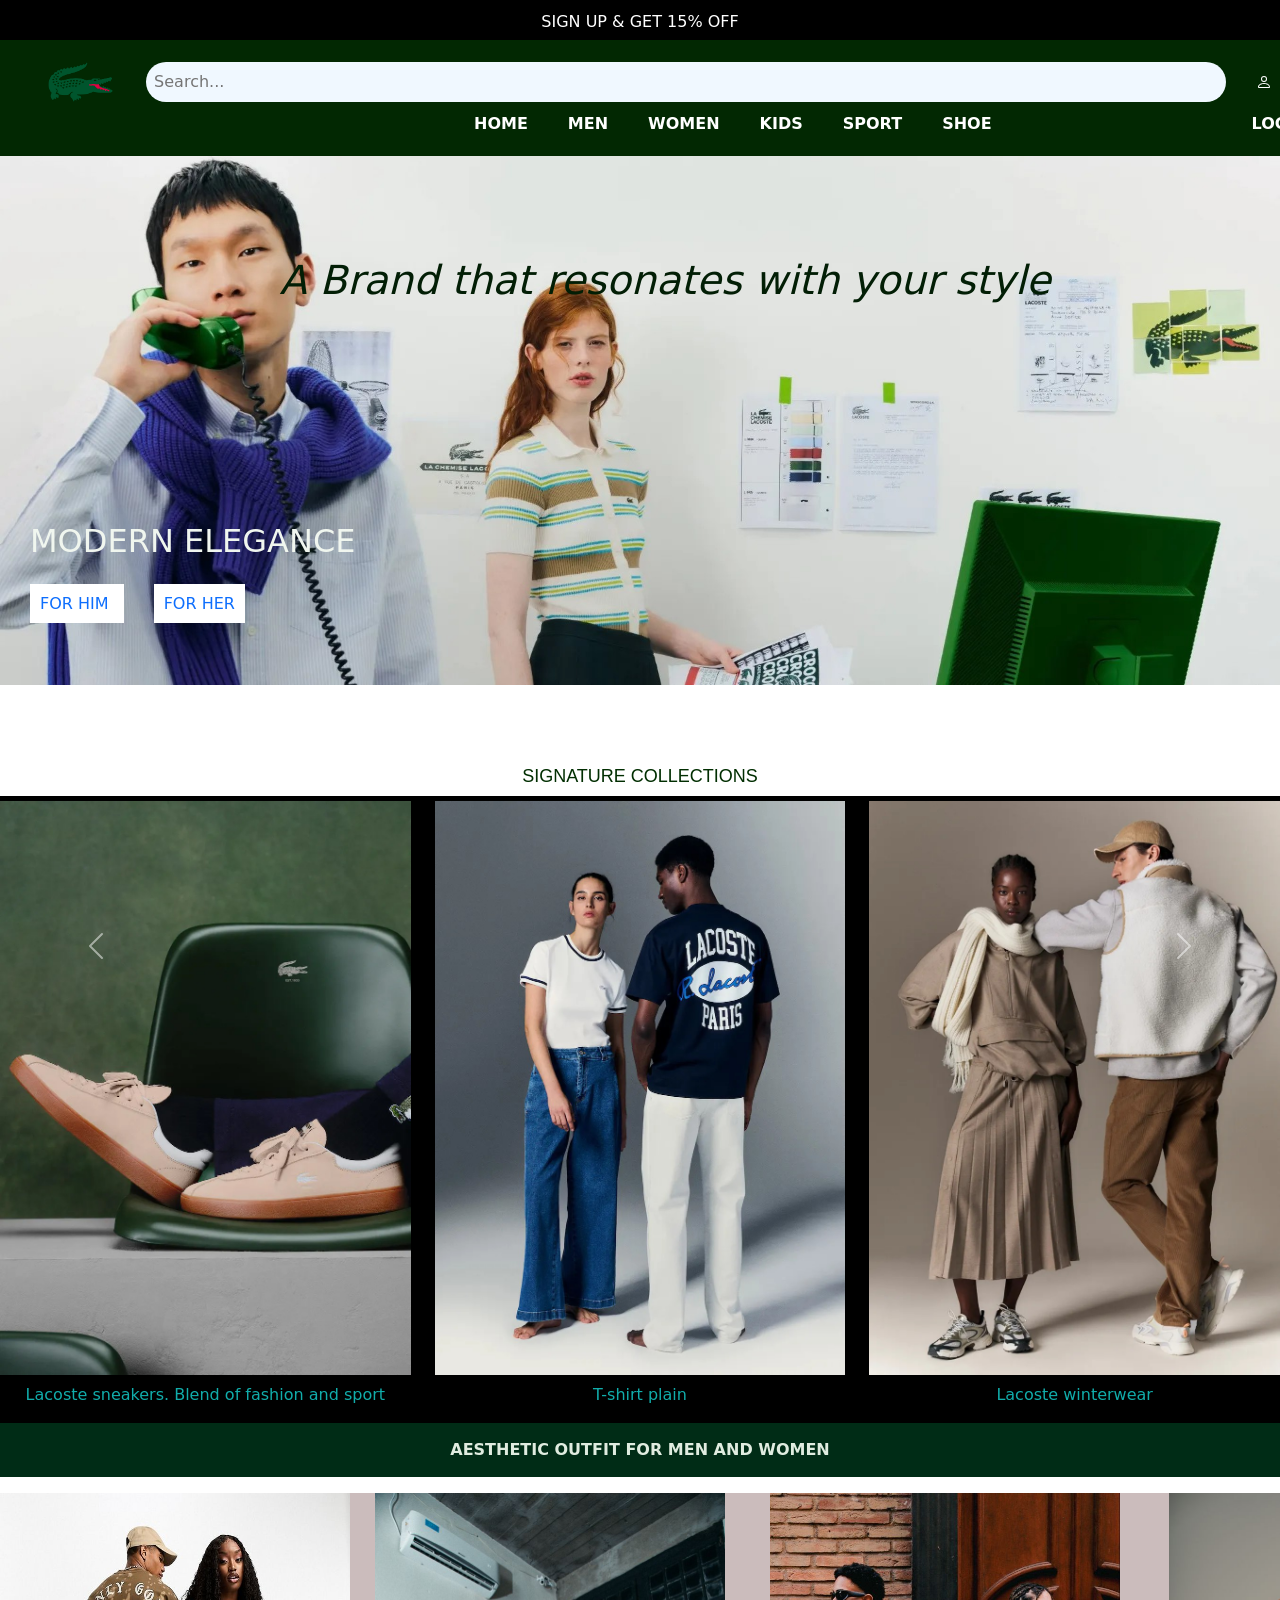
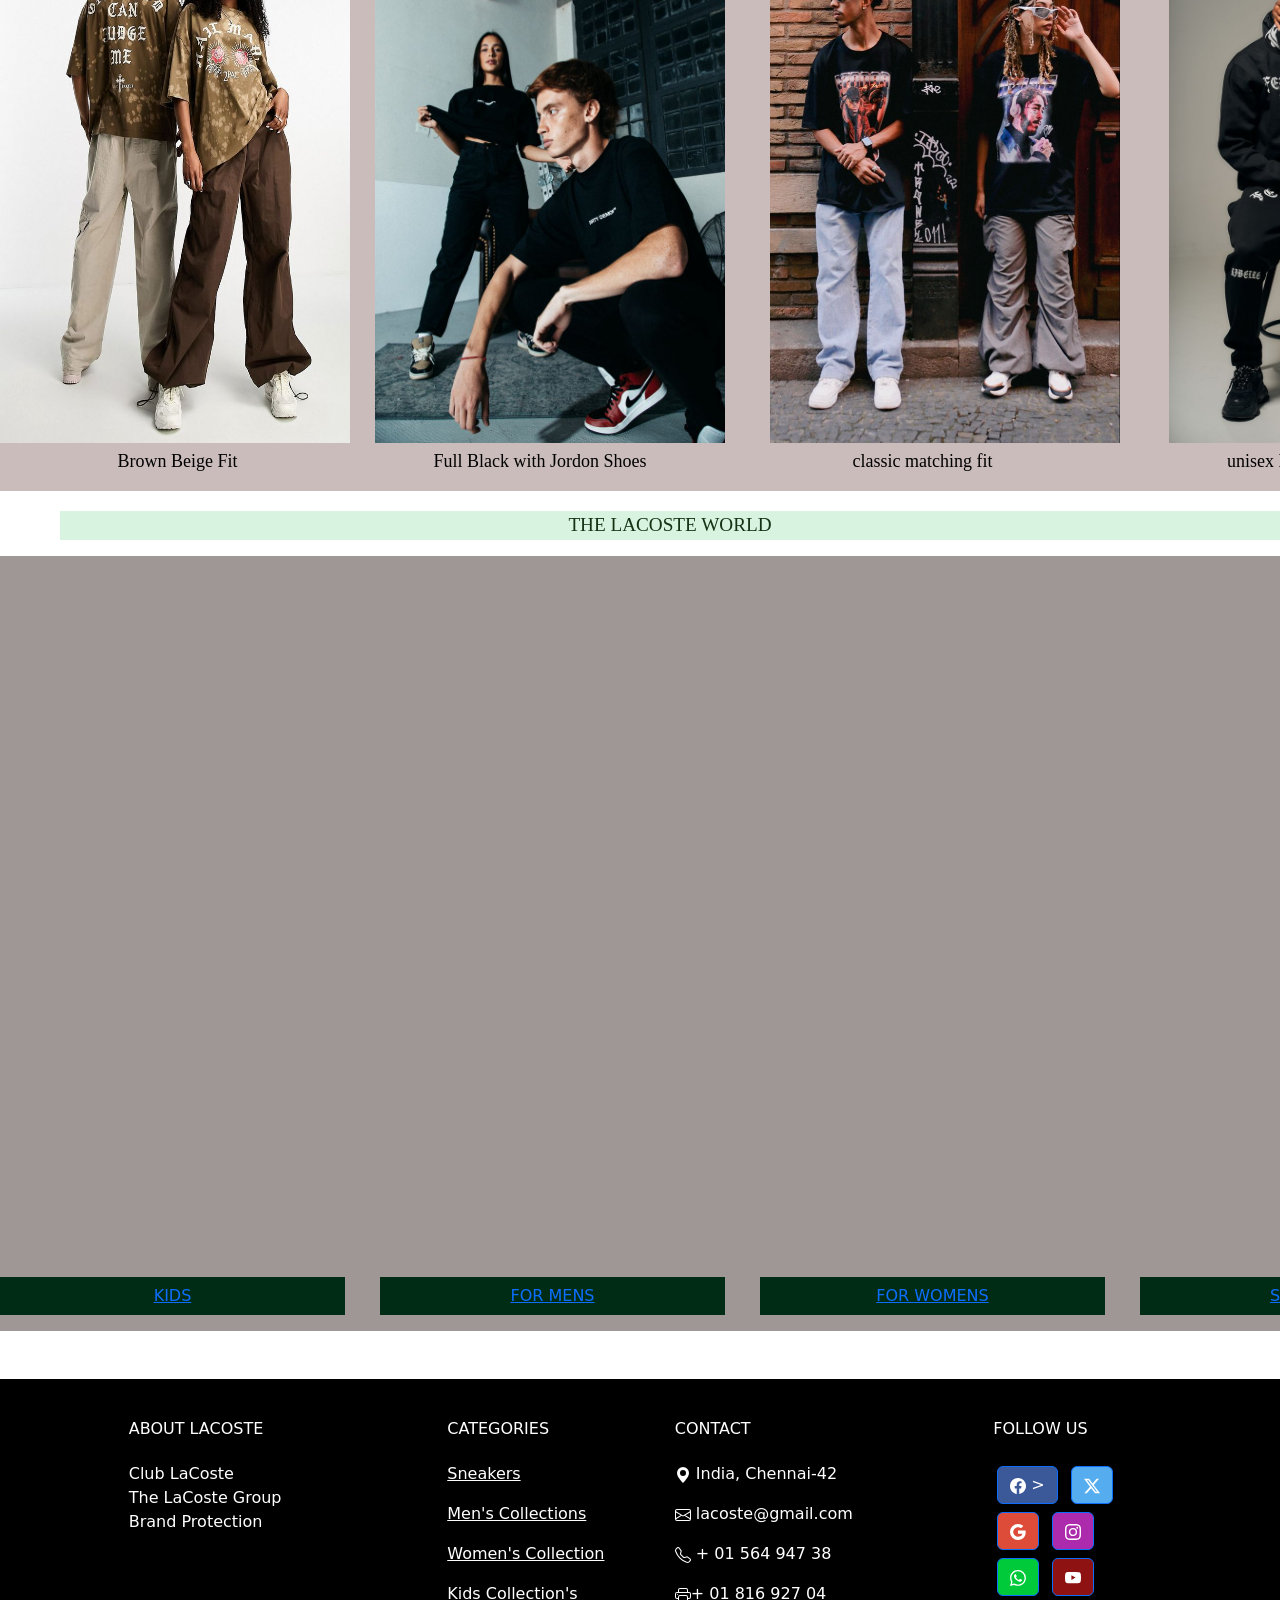
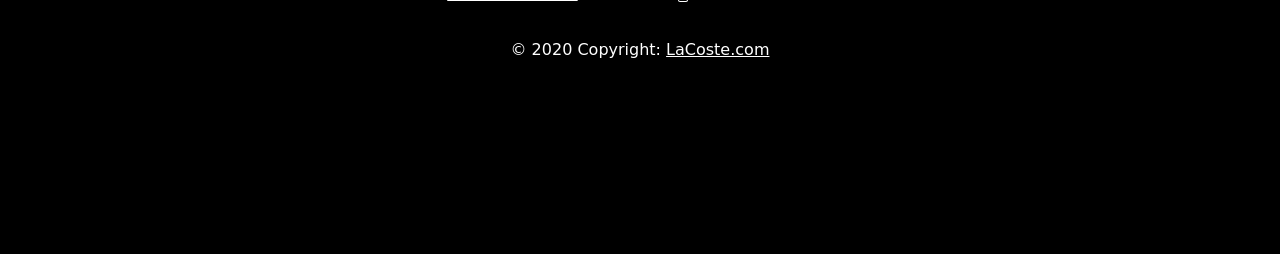
==== index.html @ 77dd49b2 "Rename home.html to index.html" ====
<!DOCTYPE html>
<html lang="en">
<head>
    <meta charset="UTF-8">
    <meta name="viewport" content="width=device-width, initial-scale=1.0">
    <title>Lacoste Clothing</title>
    <link rel="icon" href="img/Lacoste-Symbol.png">
    <link href="https://cdn.jsdelivr.net/npm/bootstrap@5.3.3/dist/css/bootstrap.min.css" rel="stylesheet" integrity="sha384-QWTKZyjpPEjISv5WaRU9OFeRpok6YctnYmDr5pNlyT2bRjXh0JMhjY6hW+ALEwIH" crossorigin="anonymous">
    <script src="https://cdn.jsdelivr.net/npm/bootstrap@5.3.3/dist/js/bootstrap.bundle.min.js" integrity="sha384-YvpcrYf0tY3lHB60NNkmXc5s9fDVZLESaAA55NDzOxhy9GkcIdslK1eN7N6jIeHz" crossorigin="anonymous"></script>
    <link rel="stylesheet" href="style.css">
</head>
<body>
  <div class="sticky">
    <div class="slide">
    <div id="tr" class="carousel slide" data-bs-ride="carousel" style="transition: 0.1s;">
        <div class="carousel-inner">
          <div class="carousel-item active">
            <p>SIGN UP & GET 15% OFF</p>
          </div>
          <div class="carousel-item">
            <p>FREE DELIVERY, RETURN & EXCHANGE</p>
          </div>
          <div class="carousel-item">
            <p>EXTRA 5% OFF ON PREPAID ORDERS</p>
          </div>
        </div>  
      </div>
    </div>
    <div class="navbar">
      <div class="navbar-top">
          <img src="img/Lacoste-Symbol.png" alt="Logo">
          <div class="search-bar">
              <input type="text" placeholder="Search...">
          </div>
          <div class="icons">
            <svg xmlns="http://www.w3.org/2000/svg" width="16" height="16" fill="currentColor" class="bi bi-person" viewBox="0 0 16 16">
              <path d="M8 8a3 3 0 1 0 0-6 3 3 0 0 0 0 6m2-3a2 2 0 1 1-4 0 2 2 0 0 1 4 0m4 8c0 1-1 1-1 1H3s-1 0-1-1 1-4 6-4 6 3 6 4m-1-.004c-.001-.246-.154-.986-.832-1.664C11.516 10.68 10.289 10 8 10s-3.516.68-4.168 1.332c-.678.678-.83 1.418-.832 1.664z"/>
            </svg>
            <svg xmlns="http://www.w3.org/2000/svg" width="16" height="16" fill="currentColor" class="bi bi-heart-fill" viewBox="0 0 16 16">
              <path fill-rule="evenodd" d="M8 1.314C12.438-3.248 23.534 4.735 8 15-7.534 4.736 3.562-3.248 8 1.314"/>
            </svg>
            <svg xmlns="http://www.w3.org/2000/svg |" width="16" height="16" fill="currentColor" class="bi bi-bag-check-fill" viewBox="0 0 16 16">
              <path fill-rule="evenodd" d="M10.5 3.5a2.5 2.5 0 0 0-5 0V4h5zm1 0V4H15v10a2 2 0 0 1-2 2H3a2 2 0 0 1-2-2V4h3.5v-.5a3.5 3.5 0 1 1 7 0m-.646 5.354a.5.5 0 0 0-.708-.708L7.5 10.793 6.354 9.646a.5.5 0 1 0-.708.708l1.5 1.5a.5.5 0 0 0 .708 0z"/>
            </svg>
            <svg xmlns="http://www.w3.org/2000/svg" width="16" height="16" fill="currentColor" class="bi bi-geo-alt-fill" viewBox="0 0 16 16">
              <path d="M8 16s6-5.686 6-10A6 6 0 0 0 2 6c0 4.314 6 10 6 10m0-7a3 3 0 1 1 0-6 3 3 0 0 1 0 6"/>
            </svg>
          </div>
      </div>
      <div class="navbar-bottom">
        <a href="home.html">Home</a>
        <a href="men.html">Men</a>
        <a href="WOMEN.html">Women</a>
        <a href="kids.html">Kids</a>
        <a href="sport.html">Sport</a>
        <a href="shoe.html">Shoe</a>
        <a href="login.html" style="padding-left: 240px;">Login/SignUp</a>
      </div>
  </div>
</div>
  <div class="banner">
    <div class="banner-top">
      <img src="img/banner.png" alt="banner">
    </div>
    <div class="words">
      <h1>A Brand that resonates with your style</h1>
      <h2>MODERN ELEGANCE</h2>
      <br>
      <p> <a href="men.html">FOR HIM </a></p>
      <p> <a href="women.html">FOR HER </a></p>
    </div>
  </div>
  <div class="collections">
    <div class="sign"><h1>SIGNATURE COLLECTIONS</h1></div>
  </div>
  <div id="imageCarousel" class="carousel slide" data-bs-ride="carousel">
    <div class="carousel-inner">
        <!-- Slide 1: First 3 Images -->
        <div class="carousel-item active">
            <div class="row">
                <div class="col-md-4">
                    <img src="img/0e4etram.png" class="d-block w-100" alt="Image 1">
                    <p class="text-center mt-2">Lacoste sneakers. Blend of fashion and sport</p>

                  </div>
                <div class="col-md-4">
                    <img src="img/2.png" class="d-block w-100" alt="Image 2">
                    <p class="text-center mt-2">T-shirt plain</p>

                </div>
                <div class="col-md-4">
                    <img src="img/ozcw8z5a.png" class="d-block w-100" alt="Image 3">
                    <p class="text-center mt-2">Lacoste winterwear</p>

                </div>
            </div>
        </div>
        <!-- Slide 2: Next 3 Images -->
        <div class="carousel-item">
            <div class="row">
                <div class="col-md-4">
                    <img src="img/pexels-photo-4355702.jpeg"style="height: 688px;" class="d-block w-100" alt="Image 4">
                    <p class="text-center mt-2">Blue top for womens</p>

                </div>
                <div class="col-md-4">
                    <img src="img/biuc0vyi.png" class="d-block w-100" alt="Image 5">
                    <p class="text-center mt-2">Mens Polo Tshirt</p>

                </div>
                <div class="col-md-4">
                    <img src="img/BLACKJA.jpeg" style="height: 688px;" class="d-block w-100" alt="Image 6">
                    <p class="text-center mt-2">Black Jacket</p>
                </div>
            </div>
        </div>
    </div>

    <!-- Controls -->
    <button class="carousel-control-prev" type="button" data-bs-target="#imageCarousel" data-bs-slide="prev">
      <span class="carousel-control-prev-icon" aria-hidden="true"></span>
      <span class="visually-hidden">Previous</span>
  </button>
  <button class="carousel-control-next" type="button" data-bs-target="#imageCarousel" data-bs-slide="next">
      <span class="carousel-control-next-icon" aria-hidden="true"></span>
      <span class="visually-hidden">Next</span>
  </button>
  <div class="content">
    <div class="names">
      <p><b>AESTHETIC OUTFIT FOR MEN AND WOMEN</b></p>
    </div>
  </div>
  <div class="la">
    <div class="img">
      <img src="img/ASOS DESIGN unisex oversized T-shirt with Tupac prints in bleached brown.jpeg" alt="">
      <p>Brown Beige Fit</p>
    </div>
    <div class="img2">
      <img src="img/BASICS™ x DIRTY DEMON™.jpeg" alt="">
      <p>Full Black with Jordon Shoes</p>
    </div>
    <div class="img3">
      <img src="img/download.jpeg" alt="">
      <p>classic matching fit</p>
    </div>
    <div class="img4">
      <img src="img/Editorial Style Photography, Fashion Clothing Brand Modeling Poses Streetstyle Photography.jpeg" alt="">
      <p>unisex Matching Hoodies</p>
    </div>
  </div>
  
    <div class="one">
    
      <p>THE LACOSTE WORLD</p>
    </div>
    
<div class="shop">
  <div class="kids">
    <iframe src="https://assets.pinterest.com/ext/embed.html?id=849069336028787208" height="714" width="345" frameborder="0" scrolling="no" ></iframe>
    <p><a href="kids.html"> KIDS</a></p>
  </div>
  <div class="men">
    <iframe src="https://assets.pinterest.com/ext/embed.html?id=1618549860157296" height="714" width="345" frameborder="0" scrolling="no" ></iframe>
    <p><a href="men.html">FOR MENS</a></p>

  </div>
  <div class="women">
    <iframe src="https://assets.pinterest.com/ext/embed.html?id=780882022922081650" height="714" width="345" frameborder="0" scrolling="no" ></iframe>
    <p><a href="women.html">FOR WOMENS</a></p>

  </div>
  <div class="shoes">
    <iframe src="https://assets.pinterest.com/ext/embed.html?id=1074882636042744745" height="714" width="345" frameborder="0" scrolling="no" ></iframe>
    <p><a href="shoe.html">SNEAKERS</a></p>
  </div>
</div>
<div class="last">
<div class="container my-5">
  <!-- Footer -->
  <footer
          class="text-center text-lg-start text-white"
          style="background-color: black"
        
          >
    <!-- Grid container -->
    <div class="container p-4 pb-0">
      <!-- Section: Links -->
      <section class="">
        <!--Grid row-->
        <div class="row">
          <!-- Grid column -->
          <div class="col-md-3 col-lg-3 col-xl-3 mx-auto mt-3">
            <h6 class="text-uppercase mb-4 font-weight-bold">
              About LaCoste
            </h6>
            <p>
              Club LaCoste <br>     
              The LaCoste Group<br>
              Brand Protection
            </p>
          </div>
          <hr class="w-100 clearfix d-md-none" />
          <div class="col-md-2 col-lg-2 col-xl-2 mx-auto mt-3">
            <h6 class="text-uppercase mb-4 font-weight-bold">Categories</h6>
            <p>
              <a class="text-white">Sneakers</a>
            </p>
            <p>
              <a class="text-white">Men's Collections</a>
            </p>
            <p>
              <a class="text-white">Women's Collection</a>
            </p>
            <p>
              <a class="text-white">Kids Collection's</a>
            </p>
          </div>
          <hr class="w-100 clearfix d-md-none" />
          <hr class="w-100 clearfix d-md-none" />
          <div class="col-md-4 col-lg-3 col-xl-3 mx-auto mt-3">
            <h6 class="text-uppercase mb-4 font-weight-bold">Contact</h6>
            <p><svg xmlns="http://www.w3.org/2000/svg" width="16" height="16" fill="currentColor" class="bi bi-geo-alt-fill" viewBox="0 0 16 16">
              <path d="M8 16s6-5.686 6-10A6 6 0 0 0 2 6c0 4.314 6 10 6 10m0-7a3 3 0 1 1 0-6 3 3 0 0 1 0 6"/>
            </svg> India, Chennai-42</p>
            <p><svg xmlns="http://www.w3.org/2000/svg" width="16" height="16" fill="currentColor" class="bi bi-envelope" viewBox="0 0 16 16">
              <path d="M0 4a2 2 0 0 1 2-2h12a2 2 0 0 1 2 2v8a2 2 0 0 1-2 2H2a2 2 0 0 1-2-2zm2-1a1 1 0 0 0-1 1v.217l7 4.2 7-4.2V4a1 1 0 0 0-1-1zm13 2.383-4.708 2.825L15 11.105zm-.034 6.876-5.64-3.471L8 9.583l-1.326-.795-5.64 3.47A1 1 0 0 0 2 13h12a1 1 0 0 0 .966-.741M1 11.105l4.708-2.897L1 5.383z"/>
            </svg> lacoste@gmail.com</p>
            <p><svg xmlns="http://www.w3.org/2000/svg" width="16" height="16" fill="currentColor" class="bi bi-telephone" viewBox="0 0 16 16">
              <path d="M3.654 1.328a.678.678 0 0 0-1.015-.063L1.605 2.3c-.483.484-.661 1.169-.45 1.77a17.6 17.6 0 0 0 4.168 6.608 17.6 17.6 0 0 0 6.608 4.168c.601.211 1.286.033 1.77-.45l1.034-1.034a.678.678 0 0 0-.063-1.015l-2.307-1.794a.68.68 0 0 0-.58-.122l-2.19.547a1.75 1.75 0 0 1-1.657-.459L5.482 8.062a1.75 1.75 0 0 1-.46-1.657l.548-2.19a.68.68 0 0 0-.122-.58zM1.884.511a1.745 1.745 0 0 1 2.612.163L6.29 2.98c.329.423.445.974.315 1.494l-.547 2.19a.68.68 0 0 0 .178.643l2.457 2.457a.68.68 0 0 0 .644.178l2.189-.547a1.75 1.75 0 0 1 1.494.315l2.306 1.794c.829.645.905 1.87.163 2.611l-1.034 1.034c-.74.74-1.846 1.065-2.877.702a18.6 18.6 0 0 1-7.01-4.42 18.6 18.6 0 0 1-4.42-7.009c-.362-1.03-.037-2.137.703-2.877z"/>
            </svg> + 01 564 947 38</p>
            <p><svg xmlns="http://www.w3.org/2000/svg" width="16" height="16" fill="currentColor" class="bi bi-printer" viewBox="0 0 16 16">
              <path d="M2.5 8a.5.5 0 1 0 0-1 .5.5 0 0 0 0 1"/>
              <path d="M5 1a2 2 0 0 0-2 2v2H2a2 2 0 0 0-2 2v3a2 2 0 0 0 2 2h1v1a2 2 0 0 0 2 2h6a2 2 0 0 0 2-2v-1h1a2 2 0 0 0 2-2V7a2 2 0 0 0-2-2h-1V3a2 2 0 0 0-2-2zM4 3a1 1 0 0 1 1-1h6a1 1 0 0 1 1 1v2H4zm1 5a2 2 0 0 0-2 2v1H2a1 1 0 0 1-1-1V7a1 1 0 0 1 1-1h12a1 1 0 0 1 1 1v3a1 1 0 0 1-1 1h-1v-1a2 2 0 0 0-2-2zm7 2v3a1 1 0 0 1-1 1H5a1 1 0 0 1-1-1v-3a1 1 0 0 1 1-1h6a1 1 0 0 1 1 1"/>
            </svg>+ 01 816 927 04</p>
          </div>
          <div class="col-md-3 col-lg-2 col-xl-2 mx-auto mt-3">
            <h6 class="text-uppercase mb-4 font-weight-bold">Follow us</h6>
            <!-- Facebook -->
            <a
               class="btn btn-primary btn-floating m-1"
               style="background-color: #3b5998"
               href="#!"
               role="button"
               ><svg xmlns="http://www.w3.org/2000/svg" width="16" height="16" fill="currentColor" class="bi bi-facebook" viewBox="0 0 16 16">
                <path d="M16 8.049c0-4.446-3.582-8.05-8-8.05C3.58 0-.002 3.603-.002 8.05c0 4.017 2.926 7.347 6.75 7.951v-5.625h-2.03V8.05H6.75V6.275c0-2.017 1.195-3.131 3.022-3.131.876 0 1.791.157 1.791.157v1.98h-1.009c-.993 0-1.303.621-1.303 1.258v1.51h2.218l-.354 2.326H9.25V16c3.824-.604 6.75-3.934 6.75-7.951"/>
              </svg>
              ></a>
            <!-- Twitter -->
            <a
               class="btn btn-primary btn-floating m-1"
               style="background-color: #55acee"
               href="#!"
               role="button"
               ><svg xmlns="http://www.w3.org/2000/svg" width="16" height="16" fill="currentColor" class="bi bi-twitter-x" viewBox="0 0 16 16">
                <path d="M12.6.75h2.454l-5.36 6.142L16 15.25h-4.937l-3.867-5.07-4.425 5.07H.316l5.733-6.57L0 .75h5.063l3.495 4.633L12.601.75Zm-.86 13.028h1.36L4.323 2.145H2.865z"/>
              </svg>
              </a>

            <!-- Google -->
            <a
               class="btn btn-primary btn-floating m-1"
               style="background-color: #dd4b39"
               href="#!"
               role="button"
               ><svg xmlns="http://www.w3.org/2000/svg" width="16" height="16" fill="currentColor" class="bi bi-google" viewBox="0 0 16 16">
                <path d="M15.545 6.558a9.4 9.4 0 0 1 .139 1.626c0 2.434-.87 4.492-2.384 5.885h.002C11.978 15.292 10.158 16 8 16A8 8 0 1 1 8 0a7.7 7.7 0 0 1 5.352 2.082l-2.284 2.284A4.35 4.35 0 0 0 8 3.166c-2.087 0-3.86 1.408-4.492 3.304a4.8 4.8 0 0 0 0 3.063h.003c.635 1.893 2.405 3.301 4.492 3.301 1.078 0 2.004-.276 2.722-.764h-.003a3.7 3.7 0 0 0 1.599-2.431H8v-3.08z"/>
              </svg>
              </a>

            <!-- Instagram -->
            <a
               class="btn btn-primary btn-floating m-1"
               style="background-color: #ac2bac"
               href="#!"
               role="button"
               ><svg xmlns="http://www.w3.org/2000/svg" width="16" height="16" fill="currentColor" class="bi bi-instagram" viewBox="0 0 16 16">
                <path d="M8 0C5.829 0 5.556.01 4.703.048 3.85.088 3.269.222 2.76.42a3.9 3.9 0 0 0-1.417.923A3.9 3.9 0 0 0 .42 2.76C.222 3.268.087 3.85.048 4.7.01 5.555 0 5.827 0 8.001c0 2.172.01 2.444.048 3.297.04.852.174 1.433.372 1.942.205.526.478.972.923 1.417.444.445.89.719 1.416.923.51.198 1.09.333 1.942.372C5.555 15.99 5.827 16 8 16s2.444-.01 3.298-.048c.851-.04 1.434-.174 1.943-.372a3.9 3.9 0 0 0 1.416-.923c.445-.445.718-.891.923-1.417.197-.509.332-1.09.372-1.942C15.99 10.445 16 10.173 16 8s-.01-2.445-.048-3.299c-.04-.851-.175-1.433-.372-1.941a3.9 3.9 0 0 0-.923-1.417A3.9 3.9 0 0 0 13.24.42c-.51-.198-1.092-.333-1.943-.372C10.443.01 10.172 0 7.998 0zm-.717 1.442h.718c2.136 0 2.389.007 3.232.046.78.035 1.204.166 1.486.275.373.145.64.319.92.599s.453.546.598.92c.11.281.24.705.275 1.485.039.843.047 1.096.047 3.231s-.008 2.389-.047 3.232c-.035.78-.166 1.203-.275 1.485a2.5 2.5 0 0 1-.599.919c-.28.28-.546.453-.92.598-.28.11-.704.24-1.485.276-.843.038-1.096.047-3.232.047s-2.39-.009-3.233-.047c-.78-.036-1.203-.166-1.485-.276a2.5 2.5 0 0 1-.92-.598 2.5 2.5 0 0 1-.6-.92c-.109-.281-.24-.705-.275-1.485-.038-.843-.046-1.096-.046-3.233s.008-2.388.046-3.231c.036-.78.166-1.204.276-1.486.145-.373.319-.64.599-.92s.546-.453.92-.598c.282-.11.705-.24 1.485-.276.738-.034 1.024-.044 2.515-.045zm4.988 1.328a.96.96 0 1 0 0 1.92.96.96 0 0 0 0-1.92m-4.27 1.122a4.109 4.109 0 1 0 0 8.217 4.109 4.109 0 0 0 0-8.217m0 1.441a2.667 2.667 0 1 1 0 5.334 2.667 2.667 0 0 1 0-5.334"/>
              </svg></a>

            <!-- Whatsapp -->
            <a
               class="btn btn-primary btn-floating m-1"
               style="background-color: #00ca39"
               href="#!"
               role="button"
               ><svg xmlns="http://www.w3.org/2000/svg" width="16" height="16" fill="currentColor" class="bi bi-whatsapp" viewBox="0 0 16 16">
                <path d="M13.601 2.326A7.85 7.85 0 0 0 7.994 0C3.627 0 .068 3.558.064 7.926c0 1.399.366 2.76 1.057 3.965L0 16l4.204-1.102a7.9 7.9 0 0 0 3.79.965h.004c4.368 0 7.926-3.558 7.93-7.93A7.9 7.9 0 0 0 13.6 2.326zM7.994 14.521a6.6 6.6 0 0 1-3.356-.92l-.24-.144-2.494.654.666-2.433-.156-.251a6.56 6.56 0 0 1-1.007-3.505c0-3.626 2.957-6.584 6.591-6.584a6.56 6.56 0 0 1 4.66 1.931 6.56 6.56 0 0 1 1.928 4.66c-.004 3.639-2.961 6.592-6.592 6.592m3.615-4.934c-.197-.099-1.17-.578-1.353-.646-.182-.065-.315-.099-.445.099-.133.197-.513.646-.627.775-.114.133-.232.148-.43.05-.197-.1-.836-.308-1.592-.985-.59-.525-.985-1.175-1.103-1.372-.114-.198-.011-.304.088-.403.087-.088.197-.232.296-.346.1-.114.133-.198.198-.33.065-.134.034-.248-.015-.347-.05-.099-.445-1.076-.612-1.47-.16-.389-.323-.335-.445-.34-.114-.007-.247-.007-.38-.007a.73.73 0 0 0-.529.247c-.182.198-.691.677-.691 1.654s.71 1.916.81 2.049c.098.133 1.394 2.132 3.383 2.992.47.205.84.326 1.129.418.475.152.904.129 1.246.08.38-.058 1.171-.48 1.338-.943.164-.464.164-.86.114-.943-.049-.084-.182-.133-.38-.232"/>
              </svg></a>
            <!-- Youtube -->
            <a
               class="btn btn-primary btn-floating m-1"
               style="background-color: #8e1212"
               href="#!"
               role="button"
               ><svg xmlns="http://www.w3.org/2000/svg" width="16" height="16" fill="currentColor" class="bi bi-youtube" viewBox="0 0 16 16">
                <path d="M8.051 1.999h.089c.822.003 4.987.033 6.11.335a2.01 2.01 0 0 1 1.415 1.42c.101.38.172.883.22 1.402l.01.104.022.26.008.104c.065.914.073 1.77.074 1.957v.075c-.001.194-.01 1.108-.082 2.06l-.008.105-.009.104c-.05.572-.124 1.14-.235 1.558a2.01 2.01 0 0 1-1.415 1.42c-1.16.312-5.569.334-6.18.335h-.142c-.309 0-1.587-.006-2.927-.052l-.17-.006-.087-.004-.171-.007-.171-.007c-1.11-.049-2.167-.128-2.654-.26a2.01 2.01 0 0 1-1.415-1.419c-.111-.417-.185-.986-.235-1.558L.09 9.82l-.008-.104A31 31 0 0 1 0 7.68v-.123c.002-.215.01-.958.064-1.778l.007-.103.003-.052.008-.104.022-.26.01-.104c.048-.519.119-1.023.22-1.402a2.01 2.01 0 0 1 1.415-1.42c.487-.13 1.544-.21 2.654-.26l.17-.007.172-.006.086-.003.171-.007A100 100 0 0 1 7.858 2zM6.4 5.209v4.818l4.157-2.408z"/>
              </svg></a>
          </div>
        </div>
        <!--Grid row-->
      </section>
      <!-- Section: Links -->
    </div>
    <!-- Grid container -->

    <div
         class="text-center p-3"
         style="background-color: rgba(0, 0, 0, 0.2)"
         >
      © 2020 Copyright:
      <a class="text-white" href="https://lacoste.com/"
         >LaCoste.com</a
        >
    </div>
  </footer>
</div>
</div>
</body>
</html>
---- style.css ----
.body{
    margin: 0;
    padding: 0;
    font-family: Arial, sans-serif;
}
.sticky{
    position: -webkit-sticky;
    position: sticky;
    top: 0;
    
}
.slide{
    background-color: rgb(0, 0, 0);
    width: 100%;
    height: 40px;
    color: white;
    text-align: center;
    padding-top: 5px;
}

.navbar {
    background-color: rgb(2, 40, 2);
    padding: 10px 20px;
    color: #fff;
  
}
.navbar-top {
    display: flex;
    justify-content: space-between;
    align-items: center;
}
.navbar-top img {
    height: 40px;
    padding-left: 25px;
    margin-top: 12px;
}
.navbar-top .search-bar {
    width: 1080px;
    margin: 0 20px;
}
.navbar-top .search-bar input[type="text"] {
    width: 100%;
    padding: 8px;
    margin-top: 12px;
    margin-left: 10px;
    border: none;
    border-radius: 1100px;
    background-color: aliceblue;

}
.navbar-top .icons {
    display: flex;
    gap: 25px;
    font-size: xx-large;
    cursor: pointer;
    margin-top: 12px;
    margin-left: 20px
}

.navbar-top .icons svg {
    font-size: 24px;
    cursor: pointer;
}
.navbar-bottom {
    display: flex;
    justify-content: center;
    margin-left: 35%;
}
.navbar-bottom a {
    color: #fff;
    padding: 10px 20px;
    text-decoration: none;
    text-transform: uppercase;
    font-weight: bold;
}
.navbar-bottom a:hover {
    color: #216f25;
}
.banner-top img{
    width: 100%;
    position: absolute;
    z-index: -1;

}
.banner .words h1{
    color: rgb(2, 30, 5);
    text-align: center;
    padding-top: 100px;
    font-style: italic;
    padding-left: 50px;
}
.banner .words h2{
    margin-top: 17%;
    margin-left: 30px;
    color: rgb(240, 246, 239);
}
.banner .words p{
    display: inline;
    background-color: white;
    color: black;
    margin-left: 30px;
    padding: 10px;
    
}
.banner .words a{
    text-decoration: none;
}
.collections .sign h1{
    color: rgb(1, 46, 1);
    padding-top: 150px;
    font-family: sans-serif;
    text-align: center;
    font-size: large;
}

#imageCarousel .carousel-inner .col-md-4 p{
    color: rgb(17, 173, 171);
}
button{
    margin-top: 150px;
}
#imageCarousel .carousel-inner{
    background-color: black;
}
.content .names p{
    color: rgb(224, 236, 224);
    display: block;
    background-color: #002c16;
    padding: 15px;
}
.la{
    display: flex;
    background-color: #c4b2b2de;
}
.la .img img{
    height: 550px;
    width: 350px;
    margin-right: 5px;

}
.la img:hover{
    transform: scale(1.1);
    transition: 1.4s;
  }
.la .img2 img{
    height: 550px;
    width: 350px;
    margin-left: 20px;

}
.la .img3 img{
    height: 550px;
    width: 350px;
    margin-left: 45px;

}
.la .img4 img{
    height: 550px;
    width: 350px;
    margin-left: 49px;
}
.la p{
    color: black;
    font-size: large;
    font-family: georgia;
    padding-top: 5px;
}
.one p{
    color: rgb(21, 50, 21);
    font-family: Georgia, 'Times New Roman', Times, serif;
    text-align: center;
    font-size: larger;
    margin-top: 20px;
    margin-left: 60px;
    display: block;
    background-color: rgb(216, 243, 223);
}

.shop{
    display: flex;
    gap: 35px;
    background-color: rgb(159, 150, 150);
}
.shop p{
    color: #c8d7d0;
    background-color: #002c16;
    text-decoration: none;
    padding: 7px;
}
.last{
    background-color: black;
    padding-bottom:10%;
}
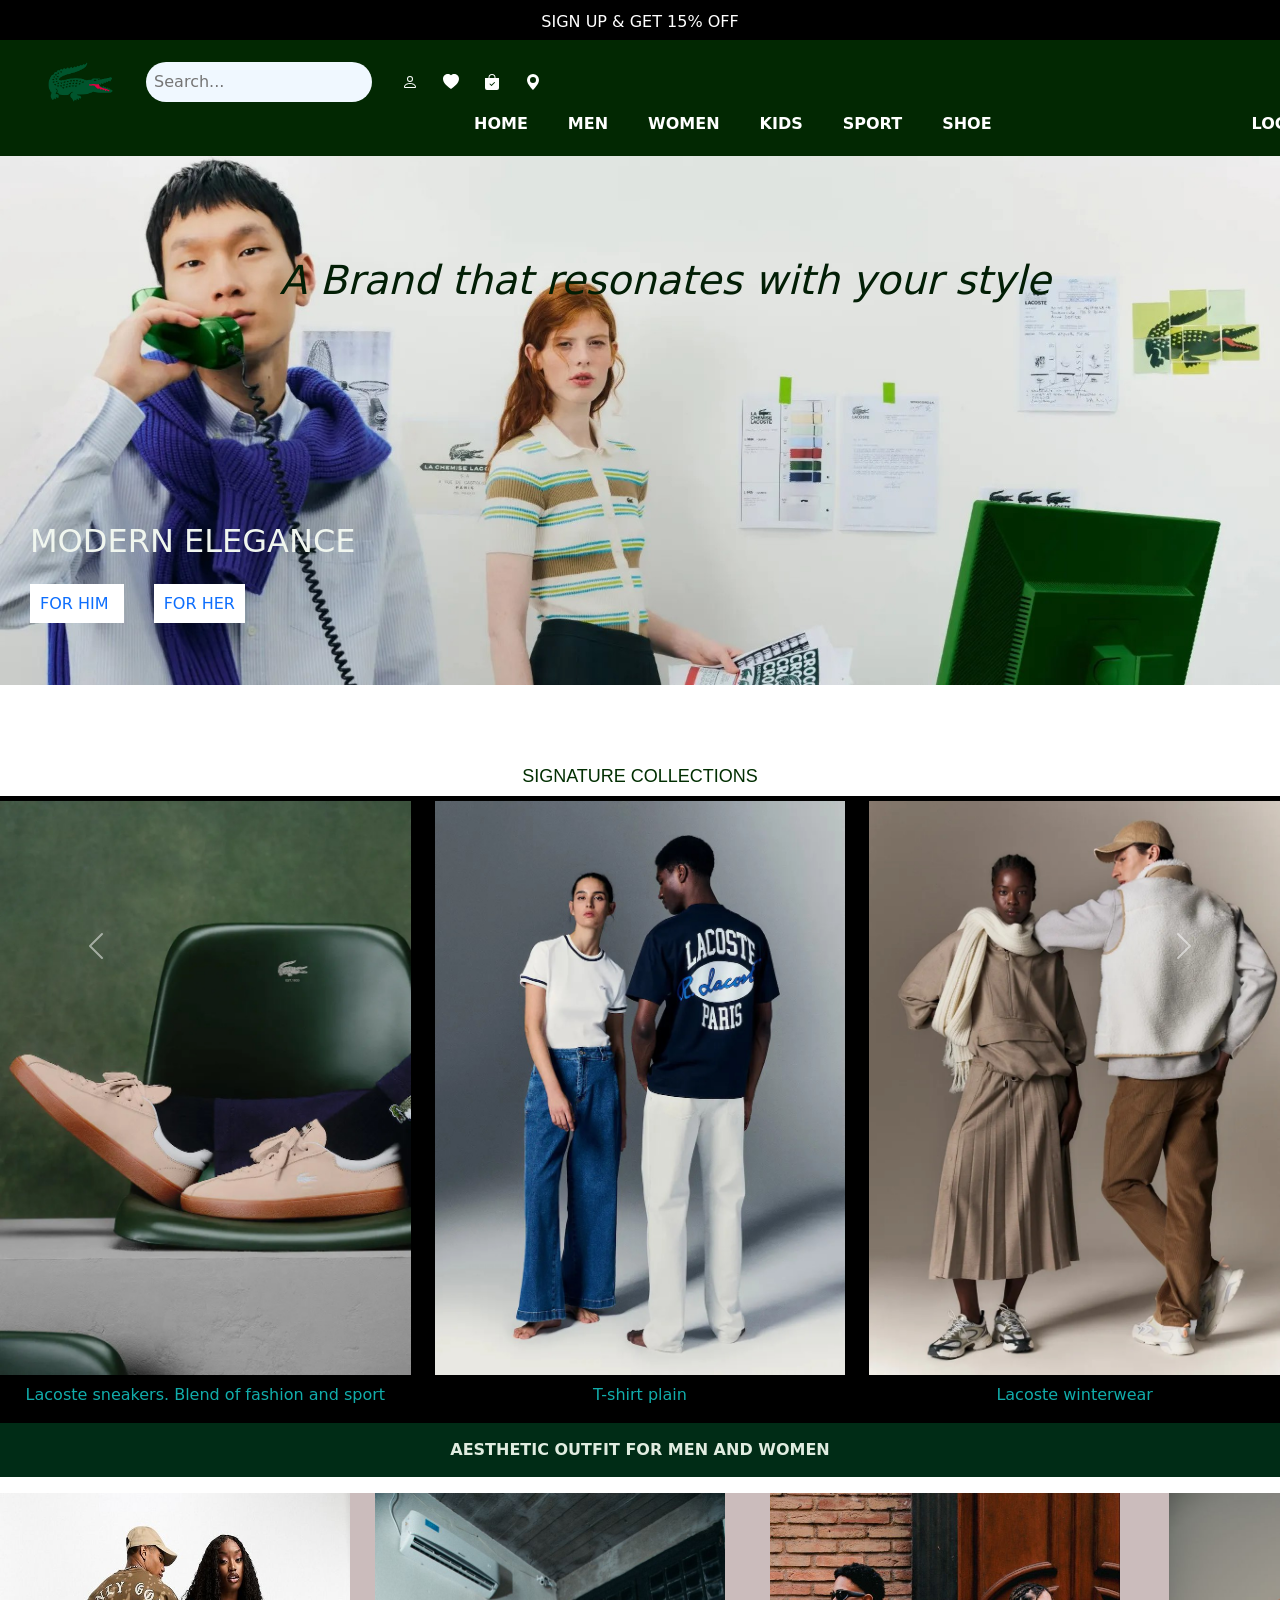
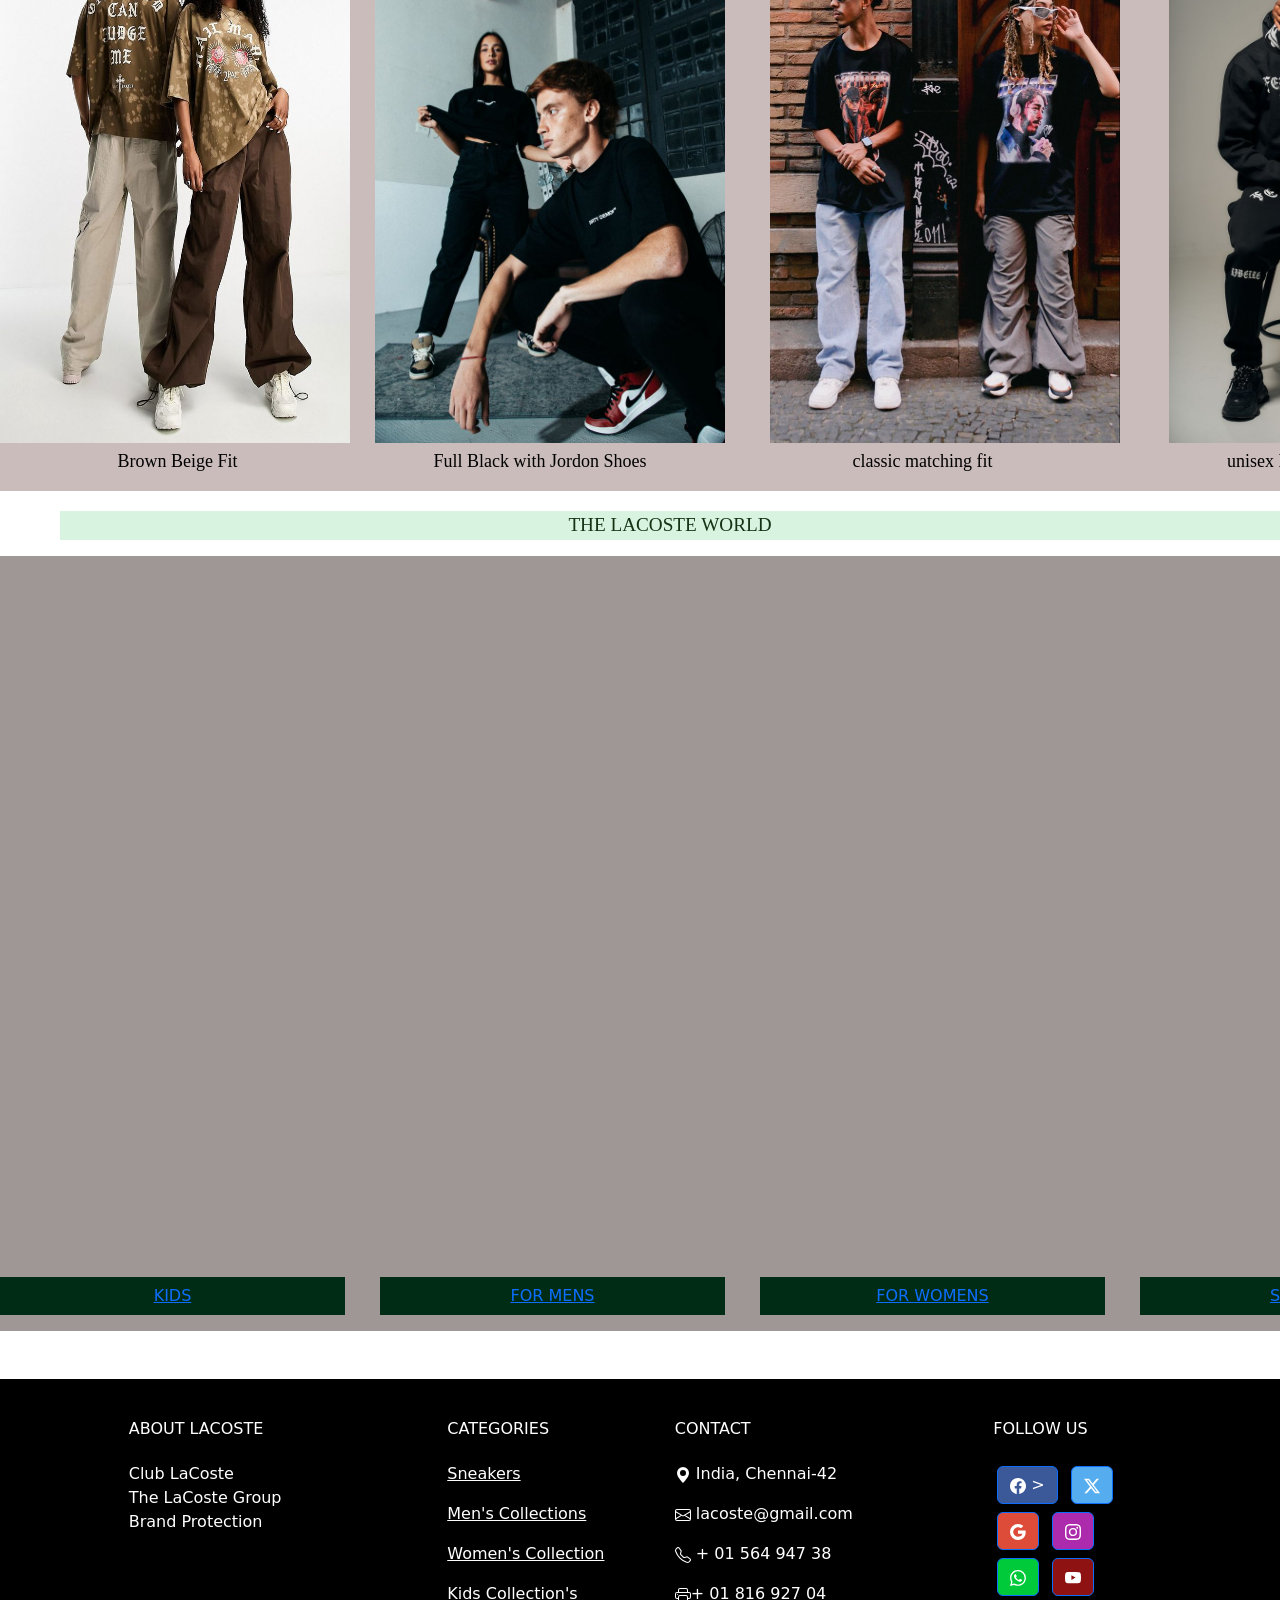
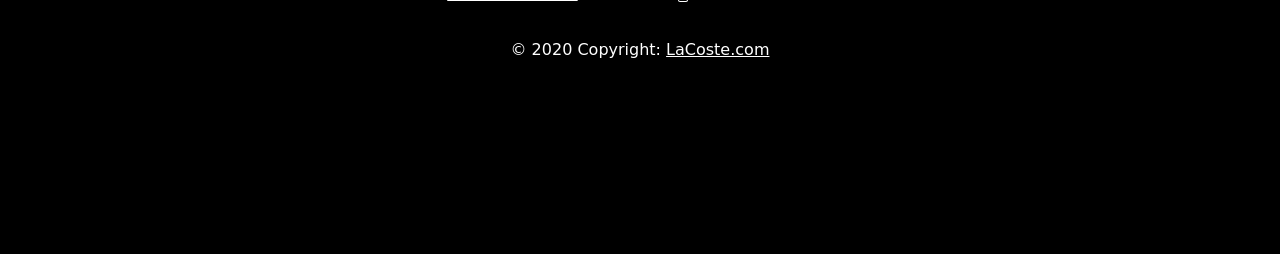
==== commit 914e9493: "Add and update project files" ====
--- a/index.html
+++ b/index.html
@@ -48,7 +48,7 @@
           </div>
       </div>
       <div class="navbar-bottom">
-        <a href="home.html">Home</a>
+        <a href="index.html">Home</a>
         <a href="men.html">Men</a>
         <a href="WOMEN.html">Women</a>
         <a href="kids.html">Kids</a>
--- a/style.css
+++ b/style.css
@@ -35,8 +35,9 @@
     margin-top: 12px;
 }
 .navbar-top .search-bar {
-    width: 1080px;
-    margin: 0 20px;
+   width: 100%;
+   max-width: 600px; 
+   margin: 0 20px;
 }
 .navbar-top .search-bar input[type="text"] {
     width: 100%;
